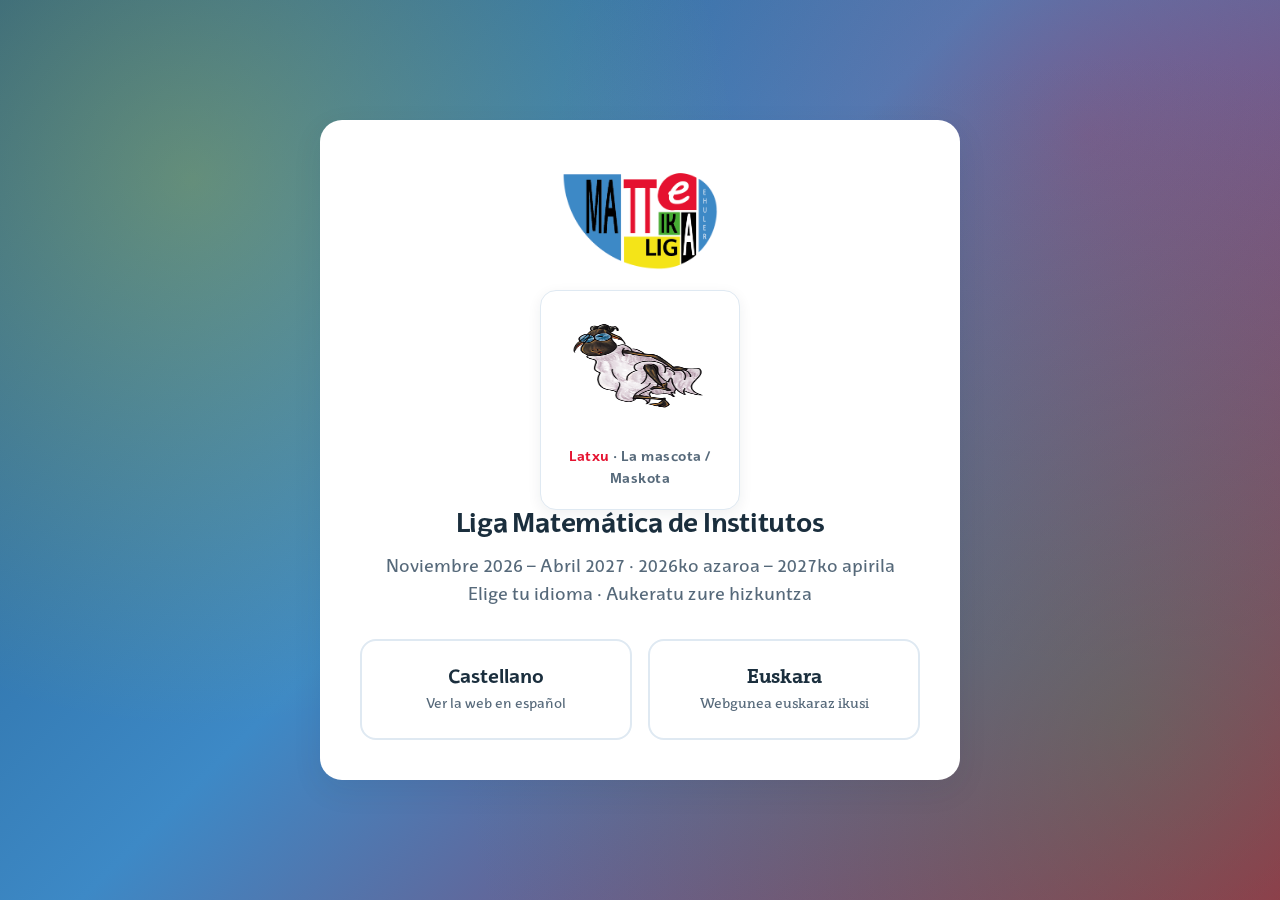
==== index.html @ 1329b6e9 "Initial Commit" ====
<!DOCTYPE html>
<html lang="es">
<head>
<meta charset="utf-8">
<meta name="viewport" content="width=device-width, initial-scale=1">
<link rel="canonical" href="https://ligainstitutos.ehuler.eus/">
<meta name="robots" content="index, follow">
<meta name="author" content="EHULER">
<meta name="theme-color" content="#1A2E3D">
<link rel="alternate" hreflang="es" href="https://ligainstitutos.ehuler.eus/es/index.html">
<link rel="alternate" hreflang="eu" href="https://ligainstitutos.ehuler.eus/eu/index.html">
<link rel="alternate" hreflang="x-default" href="https://ligainstitutos.ehuler.eus/">
<meta property="og:type" content="website">
<meta property="og:site_name" content="EHULER | Liga Matemática de Institutos">
<meta property="og:title" content="Liga Matemática de Institutos · Institutuen Matematika Liga | EHULER">
<meta property="og:description" content="Elige idioma · Aukeratu hizkuntza. Liga Matemática de Institutos 2026-2027 / Institutuen Matematika Liga 2026-2027, EHULER.">
<meta property="og:url" content="https://ligainstitutos.ehuler.eus/">
<meta property="og:image" content="https://ligainstitutos.ehuler.eus/assets/img/og-image.png">
<meta property="og:image:width" content="1200">
<meta property="og:image:height" content="630">
<meta property="og:image:alt" content="Liga Matemática de Institutos · EHULER">
<meta property="og:locale" content="es_ES">
<meta property="og:locale:alternate" content="eu_ES">
<meta name="twitter:card" content="summary_large_image">
<meta name="twitter:title" content="Liga Matemática de Institutos · Institutuen Matematika Liga | EHULER">
<meta name="twitter:description" content="Elige idioma · Aukeratu hizkuntza. Liga Matemática de Institutos 2026-2027 / Institutuen Matematika Liga 2026-2027, EHULER.">
<meta name="twitter:image" content="https://ligainstitutos.ehuler.eus/assets/img/og-image.png">

<script type="application/ld+json">
{
  "@context": "https://schema.org",
  "@type": "WebSite",
  "name": "Liga Matemática de Institutos",
  "url": "https://ligainstitutos.ehuler.eus/",
  "inLanguage": "es",
  "description": "Elige idioma · Aukeratu hizkuntza. Liga Matemática de Institutos 2026-2027 / Institutuen Matematika Liga 2026-2027, EHULER."
}
</script>
<script type="application/ld+json">
{
  "@context": "https://schema.org",
  "@type": "Organization",
  "name": "EHULER",
  "legalName": "Euskal Herriko Matematika Ikasleen Elkartea",
  "url": "https://www.ehuler.eus",
  "email": "ligainstitutos@ehuler.eus",
}
</script>


<title>Liga Matemática de Institutos · Institutuen Matematika Liga | EHULER</title>
<meta name="description" content="Elige idioma · Aukeratu hizkuntza. Liga Matemática de Institutos 2026-2027 / Institutuen Matematika Liga 2026-2027, EHULER.">
<link rel="icon" href="assets/img/favicon-64.png">
<link rel="apple-touch-icon" href="assets/img/apple-touch-icon.png">
<link rel="stylesheet" href="assets/css/style.css">
</head>
<body>

<main class="chooser" data-chooser>
  <div class="chooser__box">
    <img src="assets/img/logo_liga_matematica_institutos.png" alt="Liga Matemática de Institutos / Institutuen Matematika Liga">
    <figure class="mascot" style="max-width:200px;margin:0 auto">
      <img src="assets/img/latxu/latxuGris5.png" alt="Latxu, la mascota de la Liga / Ligako maskota">
      <figcaption><span class="mascot__name">Latxu</span> · La mascota / Maskota</figcaption>
    </figure>
    <h1>Liga Matemática de Institutos</h1>
    <p>Noviembre 2026 – Abril 2027 · 2026ko azaroa – 2027ko apirila<br>Elige tu idioma · Aukeratu zure hizkuntza</p>
    <div class="chooser__langs">
      <a class="es" href="es/index.html" data-lang-link="es">
        <span class="lname">Castellano</span>
        <span class="lsub">Ver la web en español</span>
      </a>
      <a class="eu" href="eu/index.html" data-lang-link="eu">
        <span class="lname">Euskara</span>
        <span class="lsub">Webgunea euskaraz ikusi</span>
      </a>
    </div>
  </div>
</main>

<script src="assets/js/main.js"></script>
</body>
</html>
---- assets/css/style.css ----
/* ==========================================================================
   Liga Matemática de Institutos 2026-2027 — EHULER
   Palette: olympiad colors extracted from logo_liga_matematica_institutos.png
   Fonts:   EHUSans (Spanish) / EHUSerif (Basque)
   ========================================================================== */

/* ---------- Fonts ---------- */
@font-face {
  font-family: 'EHUSans';
  src: url('../fonts/EHUSans.otf') format('opentype');
  font-weight: 400; font-style: normal; font-display: swap;
}
@font-face {
  font-family: 'EHUSans';
  src: url('../fonts/EHUSans-Italic.otf') format('opentype');
  font-weight: 400; font-style: italic; font-display: swap;
}
@font-face {
  font-family: 'EHUSans';
  src: url('../fonts/EHUSans-Bold.otf') format('opentype');
  font-weight: 700; font-style: normal; font-display: swap;
}
@font-face {
  font-family: 'EHUSerif';
  src: url('../fonts/EHUSerif.otf') format('opentype');
  font-weight: 400; font-style: normal; font-display: swap;
}
@font-face {
  font-family: 'EHUSerif';
  src: url('../fonts/EHUSerif-italic.otf') format('opentype');
  font-weight: 400; font-style: italic; font-display: swap;
}
@font-face {
  font-family: 'EHUSerif';
  src: url('../fonts/EHUSerif-Bold.otf') format('opentype');
  font-weight: 700; font-style: normal; font-display: swap;
}

/* ---------- Tokens ---------- */
:root {
  --blue: #3D89C6;
  --blue-dark: #2E6FA3;
  --blue-deep: #235C8A;
  --red: #E51230;
  --red-dark: #C10D27;
  --yellow: #F4E418;
  --yellow-deep: #8F7A00;
  --green: #2E9E4F;
  --green-dark: #23803F;
  --green-soft: #EAF5ED;
  --pink: #F7B2BC;
  --pink-soft: #FCE7E9;
  --yellow-soft: #FDF7DB;
  --tint: #D9E8F4;
  --tint-soft: #F2F5F7;
  --ink: #1A2E3D;
  --muted: #56697A;
  --line: #DFE9F2;
  --white: #ffffff;
  --radius: 16px;
  --radius-sm: 10px;
  --shadow: 0 10px 30px rgba(26, 46, 61, .08);
  --shadow-sm: 0 4px 14px rgba(26, 46, 61, .07);
  --maxw: 1120px;
  --font: 'EHUSans', -apple-system, system-ui, "Segoe UI", Roboto, Helvetica, Arial, sans-serif;
}

/* The font family is set by the document language.
   Spanish -> EHUSans ; Basque -> EHUSerif */
html[lang="es"] { --font: 'EHUSans', -apple-system, system-ui, "Segoe UI", Roboto, Helvetica, Arial, sans-serif; }
html[lang="eu"] { --font: 'EHUSerif', Georgia, "Times New Roman", serif; }

/* ---------- Reset / base ---------- */
*, *::before, *::after { box-sizing: border-box; }
html { scroll-behavior: smooth; }
body {
  margin: 0;
  font-family: var(--font);
  font-size: 17px;
  line-height: 1.65;
  color: var(--ink);
  background: var(--white);
  -webkit-font-smoothing: antialiased;
  text-rendering: optimizeLegibility;
}
img { max-width: 100%; display: block; }
a { color: var(--blue-dark); text-decoration: none; }
a:hover { text-decoration: underline; }
h1, h2, h3, h4 { font-family: var(--font); line-height: 1.2; color: var(--ink); margin: 0 0 .5em; }
h1 { font-size: clamp(2rem, 5vw, 3.1rem); font-weight: 700; letter-spacing: -.01em; }
h2 { font-size: clamp(1.5rem, 3.2vw, 2.15rem); font-weight: 700; margin-top: 0; }
h3 { font-size: 1.22rem; font-weight: 700; }
p { margin: 0 0 1rem; }
ul, ol { margin: 0 0 1rem; padding-left: 1.25rem; }
li { margin: .3rem 0; }
:focus-visible { outline: 3px solid var(--blue); outline-offset: 2px; border-radius: 4px; }

/* ---------- Layout ---------- */
.container { width: 100%; max-width: var(--maxw); margin-inline: auto; padding-inline: 22px; }
.section { padding: clamp(3rem, 7vw, 5rem) 0; }
.section--tint { background: var(--tint-soft); }
.section--pink { background: var(--pink-soft); }
.section--green { background: var(--green-soft); }
.section--yellow { background: var(--yellow-soft); }
.section--ink { background: var(--ink); color: #EAF2F8; }
.section--ink h2, .section--ink h3 { color: var(--white); }
.section__lead { font-size: 1.1rem; color: var(--muted); max-width: 62ch; }
.eyebrow {
  display: inline-block; font-size: .8rem; font-weight: 700; letter-spacing: .12em;
  text-transform: uppercase; color: var(--red); margin-bottom: .6rem;
}
.center { text-align: center; }
.center .section__lead { margin-inline: auto; }
.mt-2 { margin-top: 2rem; }

/* ---------- Header ---------- */
.site-header {
  position: sticky; top: 0; z-index: 50; background: rgba(255,255,255,.94);
  backdrop-filter: saturate(180%) blur(10px); border-bottom: 1px solid var(--line);
}
.site-header__inner { display: flex; align-items: center; gap: 1rem; min-height: 72px; }
.brand { display: flex; align-items: center; gap: .7rem; text-decoration: none; }
.brand:hover { text-decoration: none; }
.brand img { height: 46px; width: auto; }
.brand__text { display: flex; flex-direction: column; line-height: 1.1; }
.brand__title { font-weight: 700; font-size: .98rem; color: var(--ink); }
.brand__sub { font-size: .74rem; color: var(--muted); letter-spacing: .04em; }
.nav { margin-left: auto; }
.nav__list { display: flex; align-items: center; gap: .2rem; list-style: none; margin: 0; padding: 0; }
.nav__list a {
  --nav-c: var(--blue);
  --nav-c-dark: var(--blue-deep);
  --nav-c-soft: var(--tint-soft);
  --nav-c-on: var(--white);
  display: block; padding: .55rem .72rem; border-radius: 999px;
  color: var(--nav-c-dark); font-size: .93rem; font-weight: 700;
  transition: background .15s ease, color .15s ease, box-shadow .15s ease;
}
.nav__list a:hover { background: var(--nav-c-soft); color: var(--nav-c-dark); text-decoration: none; box-shadow: inset 0 0 0 2px var(--nav-c); }
.nav__list a[aria-current="page"] { background: var(--nav-c); color: var(--nav-c-on); box-shadow: 0 4px 12px -4px var(--nav-c); }

/* Each nav button carries its own olympiad color */
.nav__list .nav-item--blue   { --nav-c: var(--blue); --nav-c-dark: var(--blue-deep); --nav-c-soft: var(--tint-soft); --nav-c-on: var(--white); }
.nav__list .nav-item--red    { --nav-c: var(--red); --nav-c-dark: var(--red-dark); --nav-c-soft: var(--pink-soft); --nav-c-on: var(--white); }
.nav__list .nav-item--yellow { --nav-c: var(--yellow); --nav-c-dark: var(--yellow-deep); --nav-c-soft: var(--yellow-soft); --nav-c-on: var(--ink); }
.nav__list .nav-item--green  { --nav-c: var(--green); --nav-c-dark: var(--green-dark); --nav-c-soft: var(--green-soft); --nav-c-on: var(--white); }
.nav__list .nav-item--pink   { --nav-c: var(--pink); --nav-c-dark: #C8647C; --nav-c-soft: var(--pink-soft); --nav-c-on: var(--ink); }
.nav__list .nav-item--ink    { --nav-c: var(--ink); --nav-c-dark: var(--ink); --nav-c-soft: #E7EAEE; --nav-c-on: var(--white); }
.lang { display: flex; align-items: center; gap: .25rem; font-size: .82rem; font-weight: 700; }
.lang a { padding: .35rem .55rem; border-radius: 8px; border: 1px solid var(--line); color: var(--muted); }
.lang a[aria-current="true"] { background: var(--ink); color: var(--white); border-color: var(--ink); }
.lang a:hover { text-decoration: none; border-color: var(--blue); color: var(--blue-deep); }
.lang a[aria-current="true"]:hover { color: var(--white); }
.nav-toggle {
  display: none; margin-left: auto; background: var(--white); border: 1px solid var(--line);
  border-radius: 10px; padding: .5rem .6rem; cursor: pointer;
}
.nav-toggle span, .nav-toggle span::before, .nav-toggle span::after {
  display: block; width: 22px; height: 2px; background: var(--ink); border-radius: 2px; position: relative;
}
.nav-toggle span::before, .nav-toggle span::after { content: ""; position: absolute; left: 0; }
.nav-toggle span::before { top: -7px; } .nav-toggle span::after { top: 7px; }

@media (max-width: 900px) {
  .nav-toggle { display: block; }
  .nav {
    position: absolute; top: 72px; left: 0; right: 0; background: var(--white);
    border-bottom: 1px solid var(--line); box-shadow: var(--shadow); margin: 0;
    display: none;
  }
  .nav.is-open { display: block; }
  .nav__list { flex-direction: column; align-items: stretch; gap: 0; padding: .6rem 16px 1rem; }
  .nav__list a { border-radius: 10px; padding: .75rem .9rem; }
  .lang { margin-left: 0; padding: 0 16px 1rem; }
  .site-header__inner { position: relative; }
}

/* ---------- Buttons ---------- */
.btn {
  display: inline-flex; align-items: center; justify-content: center; gap: .5rem;
  padding: .8rem 1.4rem; border-radius: 999px; font-weight: 700; font-size: .97rem;
  border: 2px solid transparent; cursor: pointer; transition: transform .15s ease, background .15s ease, color .15s ease;
}
.btn:hover { text-decoration: none; transform: translateY(-1px); }
.btn--primary { background: var(--red); color: var(--white); }
.btn--primary:hover { background: var(--red-dark); color: var(--white); }
.btn--blue { background: var(--blue); color: var(--white); }
.btn--blue:hover { background: var(--blue-dark); color: var(--white); }
.btn--green { background: var(--green); color: var(--white); }
.btn--green:hover { background: var(--green-dark); color: var(--white); }
.btn--yellow { background: var(--yellow); color: var(--ink); border-color: var(--yellow-deep); }
.btn--yellow:hover { background: #E4D400; color: var(--ink); }
.btn--ghost { background: transparent; color: var(--ink); border-color: var(--ink); }
.btn--ghost:hover { background: var(--ink); color: var(--white); }
.btn--light { background: var(--white); color: var(--blue-deep); }
.btn-row { display: flex; flex-wrap: wrap; gap: .8rem; }

/* ---------- Hero ---------- */
.hero {
  position: relative; overflow: hidden; color: var(--white);
  background: linear-gradient(135deg, var(--blue-deep) 0%, var(--blue) 38%, var(--red-dark) 75%, var(--green-dark) 120%);
}
.hero::after {
  content: ""; position: absolute; inset: 0;
  background:
    radial-gradient(circle at 12% 25%, rgba(244,228,24,.30), transparent 40%),
    radial-gradient(circle at 85% 20%, rgba(229,18,48,.30), transparent 42%),
    radial-gradient(circle at 55% 110%, rgba(46,158,79,.38), transparent 48%),
    radial-gradient(circle at 95% 95%, rgba(61,137,198,.30), transparent 45%);
  pointer-events: none;
}
.hero__inner { position: relative; z-index: 1; display: grid; grid-template-columns: 1.15fr .85fr; gap: 2.5rem; align-items: center; padding: clamp(3rem, 8vw, 5.5rem) 0; }
.hero h1 { color: var(--white); }
.hero p { color: #E7F1FA; font-size: 1.12rem; max-width: 54ch; }
.hero__badge {
  display: inline-flex; align-items: center; gap: .5rem; background: rgba(255,255,255,.16);
  border: 1px solid rgba(255,255,255,.4); border-radius: 999px; padding: .4rem 1rem;
  font-size: .85rem; font-weight: 700; letter-spacing: .04em; margin-bottom: 1.1rem;
}
.hero__logo { display: flex; justify-content: center; }
.hero__logo img { max-height: 300px; filter: drop-shadow(0 18px 32px rgba(0,0,0,.22)); }
@media (max-width: 860px) {
  .hero__inner { grid-template-columns: 1fr; text-align: center; }
  .hero .btn-row { justify-content: center; }
  .hero__logo { order: -1; }
  .hero__logo img { max-height: 190px; }
}

/* ---------- Fact cards ---------- */
.facts { display: grid; grid-template-columns: repeat(4, 1fr); gap: 1rem; margin-top: -1px; }
.fact {
  background: var(--white); border: 1px solid var(--line); border-radius: var(--radius);
  padding: 1.3rem; box-shadow: var(--shadow-sm);
}
.fact__label { font-size: .76rem; text-transform: uppercase; letter-spacing: .1em; color: var(--red); font-weight: 700; }
.fact__value { font-size: 1.15rem; font-weight: 700; margin-top: .3rem; color: var(--ink); }
.fact__note { font-size: .88rem; color: var(--muted); }
@media (max-width: 820px) { .facts { grid-template-columns: repeat(2, 1fr); } }
@media (max-width: 480px) { .facts { grid-template-columns: 1fr; } }

/* ---------- Cards / grid ---------- */
.grid { display: grid; gap: 1.2rem; }
.grid--2 { grid-template-columns: repeat(2, 1fr); }
.grid--3 { grid-template-columns: repeat(3, 1fr); }
@media (max-width: 860px) { .grid--2, .grid--3 { grid-template-columns: 1fr; } }
.card {
  background: var(--white); border: 1px solid var(--line); border-radius: var(--radius);
  padding: 1.5rem; box-shadow: var(--shadow-sm); height: 100%;
}
.card h3 { margin-bottom: .4rem; }
.card p:last-child, .card ul:last-child { margin-bottom: 0; }
.card--accent { border-top: 4px solid var(--blue); }
.card--red { border-top: 4px solid var(--red); }
.card--yellow { border-top: 4px solid var(--yellow); }
.card--green { border-top: 4px solid var(--green); }
.card--pink { border-top: 4px solid var(--pink); }
.card__icon {
  width: 46px; height: 46px; border-radius: 12px; display: grid; place-items: center;
  background: var(--tint-soft); color: var(--blue-deep); font-size: 1.4rem; font-weight: 700; margin-bottom: .9rem;
}

/* ---------- Mascot (Latxu) ---------- */
.mascot {
  border: 1px solid var(--line); border-radius: var(--radius); background: var(--white);
  box-shadow: var(--shadow-sm); overflow: hidden; padding: 1rem;
}
.mascot img { border-radius: var(--radius-sm); width: 100%; height: auto; }
.mascot figcaption {
  text-align: center; font-size: .82rem; font-weight: 700; color: var(--muted);
  padding: .7rem .2rem .2rem; letter-spacing: .04em;
}
.mascot figcaption .mascot__name { color: var(--red); }
.mascot-grid { display: grid; grid-template-columns: repeat(2, 1fr); gap: 1.2rem; }
.mascot-grid--3 { grid-template-columns: repeat(3, 1fr); }
@media (max-width: 700px) { .mascot-grid, .mascot-grid--3 { grid-template-columns: 1fr; } }
.hero__mascot { display: flex; justify-content: center; }
.hero__mascot .mascot {
  background: var(--white); padding: .8rem; border: 0; max-width: 420px;
  box-shadow: 0 22px 44px rgba(0,0,0,.28);
}
.hero__mascot img { max-height: 320px; object-fit: cover; }
@media (max-width: 860px) {
  .hero__mascot { order: -1; }
  .hero__mascot .mascot { max-width: 320px; }
  .hero__mascot img { max-height: 260px; }
}
.footer__mascot { width: 34px; height: 34px; border-radius: 50%; object-fit: cover; border: 2px solid rgba(255,255,255,.25); }

/* ---------- Pills / badges ---------- */
.pill {
  display: inline-block; padding: .22rem .7rem; border-radius: 999px;
  font-size: .8rem; font-weight: 700; background: var(--tint); color: var(--blue-deep);
}
.pill--red { background: var(--red); color: var(--white); }
.pill--yellow { background: var(--yellow); color: var(--ink); }
.pill--green { background: var(--green); color: var(--white); }
.pill--pink { background: var(--pink); color: var(--ink); }

/* ---------- Timeline ---------- */
.timeline { list-style: none; margin: 0; padding: 0; position: relative; }
.timeline::before { content: ""; position: absolute; left: 9px; top: 6px; bottom: 6px; width: 2px; background: var(--tint); }
.timeline li { position: relative; padding: 0 0 1.6rem 2.4rem; }
.timeline li:last-child { padding-bottom: 0; }
.timeline li::before {
  content: ""; position: absolute; left: 0; top: 5px; width: 20px; height: 20px; border-radius: 50%;
  background: var(--white); border: 3px solid var(--blue);
}
.timeline li:nth-child(2)::before { border-color: var(--yellow); }
.timeline li:nth-child(3)::before { border-color: var(--green); }
.timeline li.is-key::before { border-color: var(--red); background: var(--red); }
.timeline time { display: block; font-weight: 700; color: var(--blue-deep); font-size: .9rem; }
.timeline .t-title { font-weight: 700; }
.timeline p { margin: .15rem 0 0; color: var(--muted); }

/* ---------- Steps ---------- */
.steps { counter-reset: step; list-style: none; padding: 0; margin: 0; display: grid; gap: 1rem; }
.steps li { position: relative; padding: 1.2rem 1.3rem 1.2rem 4.2rem; background: var(--white); border: 1px solid var(--line); border-radius: var(--radius); box-shadow: var(--shadow-sm); }
.steps li::before {
  counter-increment: step; content: counter(step);
  position: absolute; left: 1.1rem; top: 1.1rem; width: 2.1rem; height: 2.1rem; border-radius: 50%;
  background: var(--blue); color: var(--white); display: grid; place-items: center; font-weight: 700;
}
.steps li:nth-child(2)::before { background: var(--red); }
.steps li:nth-child(3)::before { background: var(--yellow); color: var(--ink); }
.steps li:nth-child(4)::before { background: var(--green); }
.steps h3 { margin-bottom: .2rem; }

/* ---------- Table ---------- */
.table-wrap { overflow-x: auto; border: 1px solid var(--line); border-radius: var(--radius); }
table { width: 100%; border-collapse: collapse; background: var(--white); font-size: .95rem; }
th, td { text-align: left; padding: .8rem 1rem; border-bottom: 1px solid var(--line); vertical-align: top; }
th { background: var(--tint-soft); color: var(--blue-deep); font-weight: 700; }
tbody tr:last-child td { border-bottom: 0; }
tbody tr:nth-child(even) { background: #FAFCFE; }

/* ---------- Score legend ---------- */
.scale { display: grid; grid-template-columns: repeat(6, 1fr); gap: .6rem; max-width: 640px; }
.scale div {
  text-align: center; padding: .7rem .3rem; border-radius: var(--radius-sm);
  border: 1px solid var(--line); background: var(--white);
}
.scale strong { display: block; font-size: 1.25rem; color: var(--blue-deep); }
.scale span { font-size: .78rem; color: var(--muted); }
@media (max-width: 560px) { .scale { grid-template-columns: repeat(3, 1fr); } }

/* ---------- Accordion (FAQ) ---------- */
.accordion { border: 1px solid var(--line); border-radius: var(--radius); overflow: hidden; background: var(--white); }
.accordion details { border-bottom: 1px solid var(--line); }
.accordion details:last-child { border-bottom: 0; }
.accordion summary {
  cursor: pointer; padding: 1.05rem 1.25rem; font-weight: 700; list-style: none;
  display: flex; justify-content: space-between; align-items: center; gap: 1rem;
}
.accordion summary::-webkit-details-marker { display: none; }
.accordion summary::after { content: "+"; font-size: 1.4rem; color: var(--blue); line-height: 1; }
.accordion details[open] summary::after { content: "\2212"; }
.accordion summary:hover { background: var(--tint-soft); }
.accordion .acc-body { padding: 0 1.25rem 1.2rem; color: var(--muted); }
.accordion .acc-body p:last-child { margin-bottom: 0; }

/* ---------- Documents ---------- */
.docs { display: grid; grid-template-columns: repeat(2, 1fr); gap: 1rem; }
@media (max-width: 700px) { .docs { grid-template-columns: 1fr; } }
.doc {
  display: flex; align-items: center; gap: 1rem; padding: 1.1rem 1.2rem;
  border: 1px solid var(--line); border-radius: var(--radius); background: var(--white);
  box-shadow: var(--shadow-sm);
}
.doc:hover { border-color: var(--blue); text-decoration: none; }
.doc__type { flex: none; width: 44px; height: 44px; border-radius: 10px; background: var(--red); color: var(--white); display: grid; place-items: center; font-size: .72rem; font-weight: 700; }
.doc__name { font-weight: 700; color: var(--ink); }
.doc__meta { font-size: .84rem; color: var(--muted); }

/* ---------- Partners / sponsors ---------- */
.partners { display: grid; grid-template-columns: repeat(auto-fill, minmax(250px, 1fr)); gap: 1.2rem; }
.partner {
  display: flex; flex-direction: column; align-items: center; justify-content: space-between; gap: 1rem;
  padding: 1.6rem 1.4rem; border: 1px solid var(--line); border-radius: var(--radius);
  background: var(--white); box-shadow: var(--shadow-sm); text-align: center;
  transition: transform .15s ease, border-color .15s ease, box-shadow .15s ease;
}
.partner:hover { text-decoration: none; transform: translateY(-2px); border-color: var(--blue); box-shadow: var(--shadow); }
.partner img { max-width: 220px; max-height: 84px; width: auto; object-fit: contain; }
.partner__badge {
  font-size: .72rem; font-weight: 700; letter-spacing: .08em; text-transform: uppercase;
  color: var(--muted); border: 1px solid var(--line); padding: .25rem .7rem; border-radius: 999px; white-space: nowrap;
}
.partner .partner__badge--sponsor { color: var(--white); background: var(--ink); border-color: var(--ink); }
@media (max-width: 700px) { .partner img { max-width: 170px; } }

/* ---------- Callout ---------- */
.callout {
  border-left: 5px solid var(--yellow); background: #FFFCE6; border-radius: var(--radius-sm);
  padding: 1.1rem 1.3rem; margin: 1.5rem 0;
}
.callout--red { border-left-color: var(--red); background: var(--pink-soft); }
.callout p:last-child { margin-bottom: 0; }
.callout strong { color: var(--ink); }

/* ---------- Contact ---------- */
.contact-card { text-align: center; background: var(--white); border: 1px solid var(--line); border-radius: var(--radius); padding: 2.5rem 1.5rem; box-shadow: var(--shadow-sm); }
.contact-card .mail { font-size: clamp(1.1rem, 3vw, 1.5rem); font-weight: 700; word-break: break-word; }

/* ---------- Footer ---------- */
.site-footer { background: var(--ink); color: #C9D8E4; padding: 3rem 0 2rem; font-size: .92rem; }
.site-footer a { color: var(--white); }
.footer-grid { display: grid; grid-template-columns: 1.4fr 1fr 1fr; gap: 2rem; }
.site-footer h4 { color: var(--white); font-size: .82rem; letter-spacing: .12em; text-transform: uppercase; margin-bottom: .8rem; }
.site-footer ul { list-style: none; padding: 0; margin: 0; }
.site-footer li { margin: .35rem 0; }
.footer-brand { display: flex; align-items: center; gap: .7rem; margin-bottom: .8rem; }
.footer-brand img { height: 42px; background: var(--white); border-radius: 8px; padding: 3px; }
.footer-bottom { border-top: 1px solid rgba(255,255,255,.15); margin-top: 2rem; padding-top: 1.2rem; display: flex; flex-wrap: wrap; gap: .5rem 1.5rem; justify-content: space-between; font-size: .82rem; color: #9FB4C6; }
@media (max-width: 780px) { .footer-grid { grid-template-columns: 1fr; gap: 1.4rem; } }

/* ---------- Anchor offset for sticky header ---------- */
[id] { scroll-margin-top: 90px; }

/* ---------- Language chooser (root) ---------- */
.chooser { min-height: 100vh; display: grid; place-items: center; padding: 2rem; background: linear-gradient(135deg, var(--blue-deep), var(--blue) 45%, var(--red-dark) 115%); }
.chooser::before {
  content: ""; position: absolute; inset: 0;
  background:
    radial-gradient(circle at 15% 20%, rgba(244,228,24,.28), transparent 42%),
    radial-gradient(circle at 88% 80%, rgba(46,158,79,.32), transparent 50%),
    radial-gradient(circle at 85% 15%, rgba(229,18,48,.25), transparent 40%);
  pointer-events: none;
}
.chooser__box { position: relative; z-index: 1; background: var(--white); border-radius: 22px; padding: 2.5rem; max-width: 640px; width: 100%; text-align: center; box-shadow: var(--shadow); }
.chooser__box img { height: 110px; margin: 0 auto 1.2rem; }
.chooser__box h1 { font-size: 1.6rem; }
.chooser__box p { color: var(--muted); }
.chooser__langs { display: grid; grid-template-columns: 1fr 1fr; gap: 1rem; margin-top: 1.8rem; }
.chooser__langs a {
  border: 2px solid var(--line); border-radius: var(--radius); padding: 1.4rem 1rem;
  font-weight: 700; color: var(--ink); transition: border-color .15s ease, transform .15s ease;
}
.chooser__langs a:hover { border-color: var(--blue); transform: translateY(-2px); text-decoration: none; }
.chooser__langs .lname { display: block; font-size: 1.15rem; }
.chooser__langs .lsub { display: block; font-size: .82rem; color: var(--muted); font-weight: 400; }
.chooser__langs .eu { font-family: 'EHUSerif', Georgia, serif; }
.chooser__langs .es { font-family: 'EHUSans', sans-serif; }
@media (max-width: 520px) { .chooser__langs { grid-template-columns: 1fr; } }

/* ---------- Scroll reveal ---------- */
.js [data-reveal] {
  opacity: 0;
  transition: opacity .7s ease, transform .7s cubic-bezier(.18, .72, .24, 1);
  will-change: opacity, transform;
}
.js [data-reveal="left"] { transform: translateX(-52px); }
.js [data-reveal="right"] { transform: translateX(52px); }
.js [data-reveal].is-in { opacity: 1; transform: translateX(0); }

/* ---------- Motion ---------- */
@media (prefers-reduced-motion: reduce) {
  * { animation: none !important; transition: none !important; }
  html { scroll-behavior: auto; }
  .js [data-reveal] { opacity: 1 !important; transform: none !important; }
}
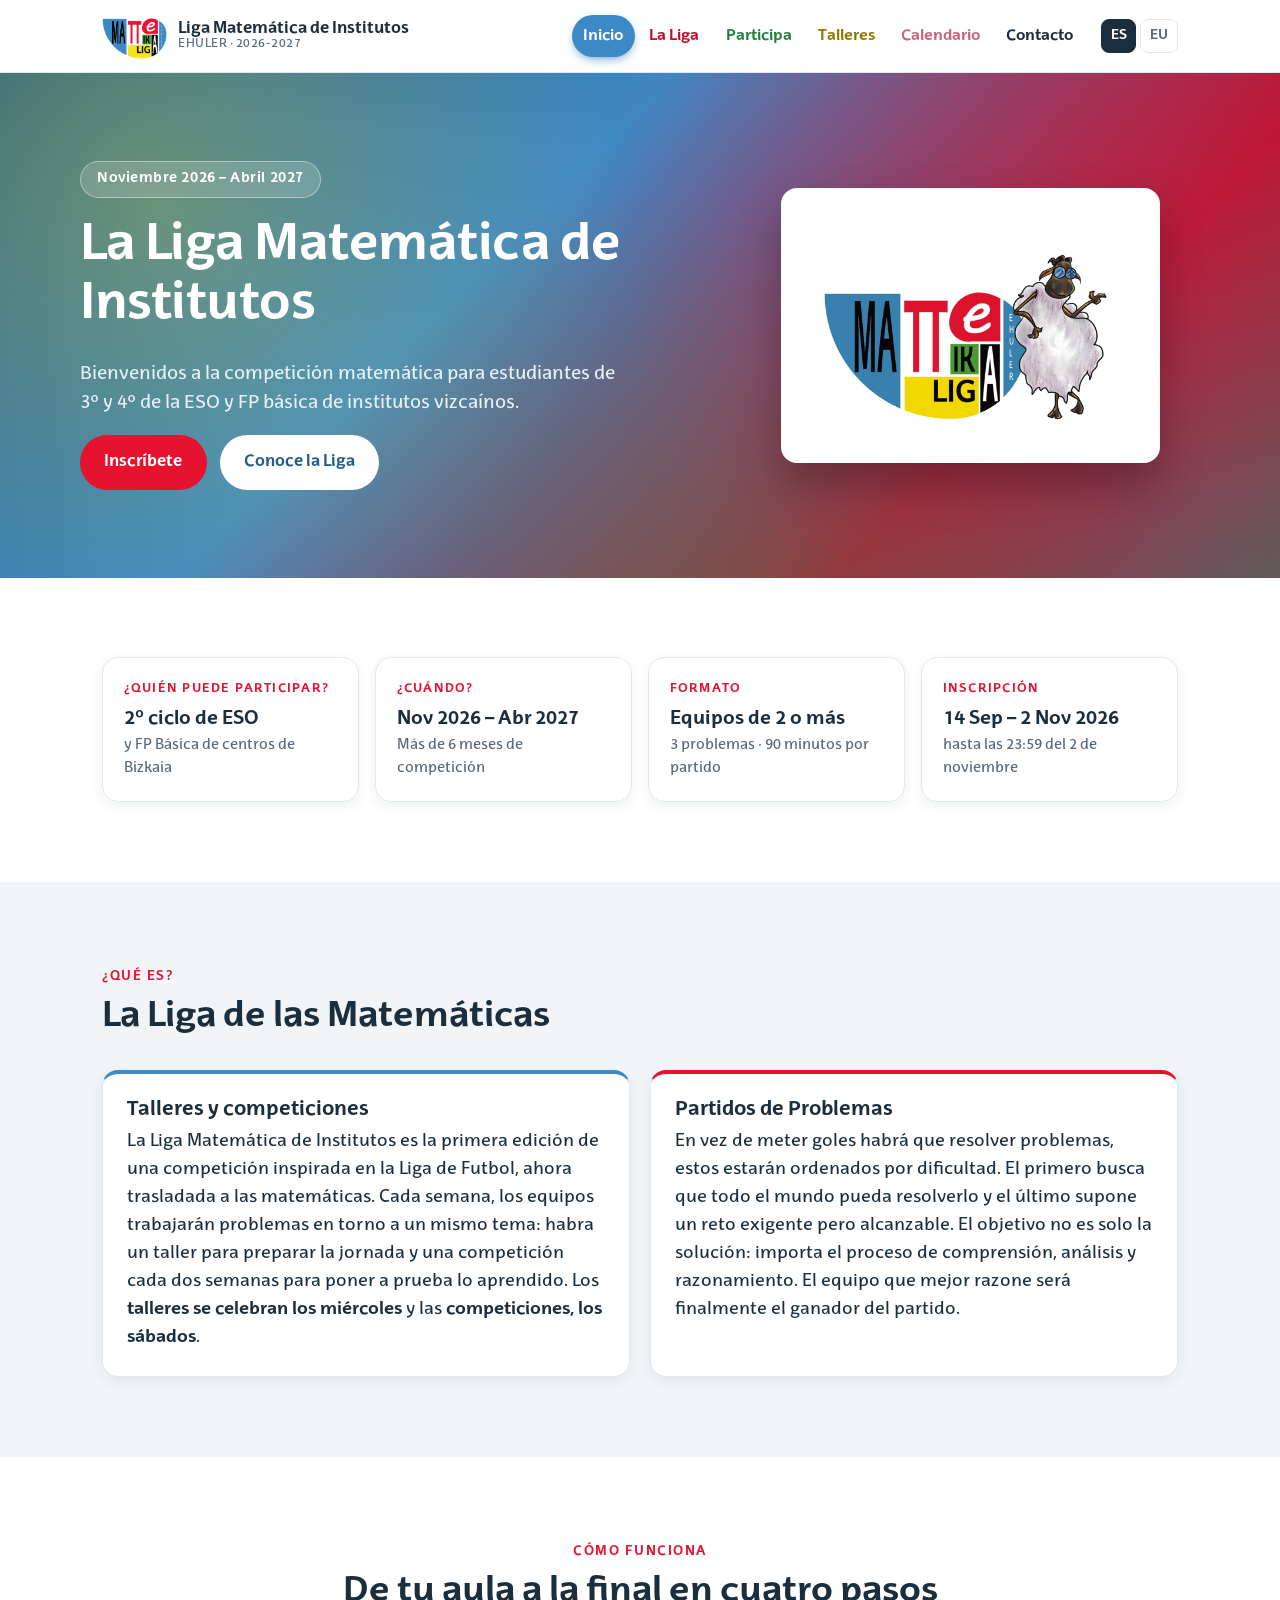
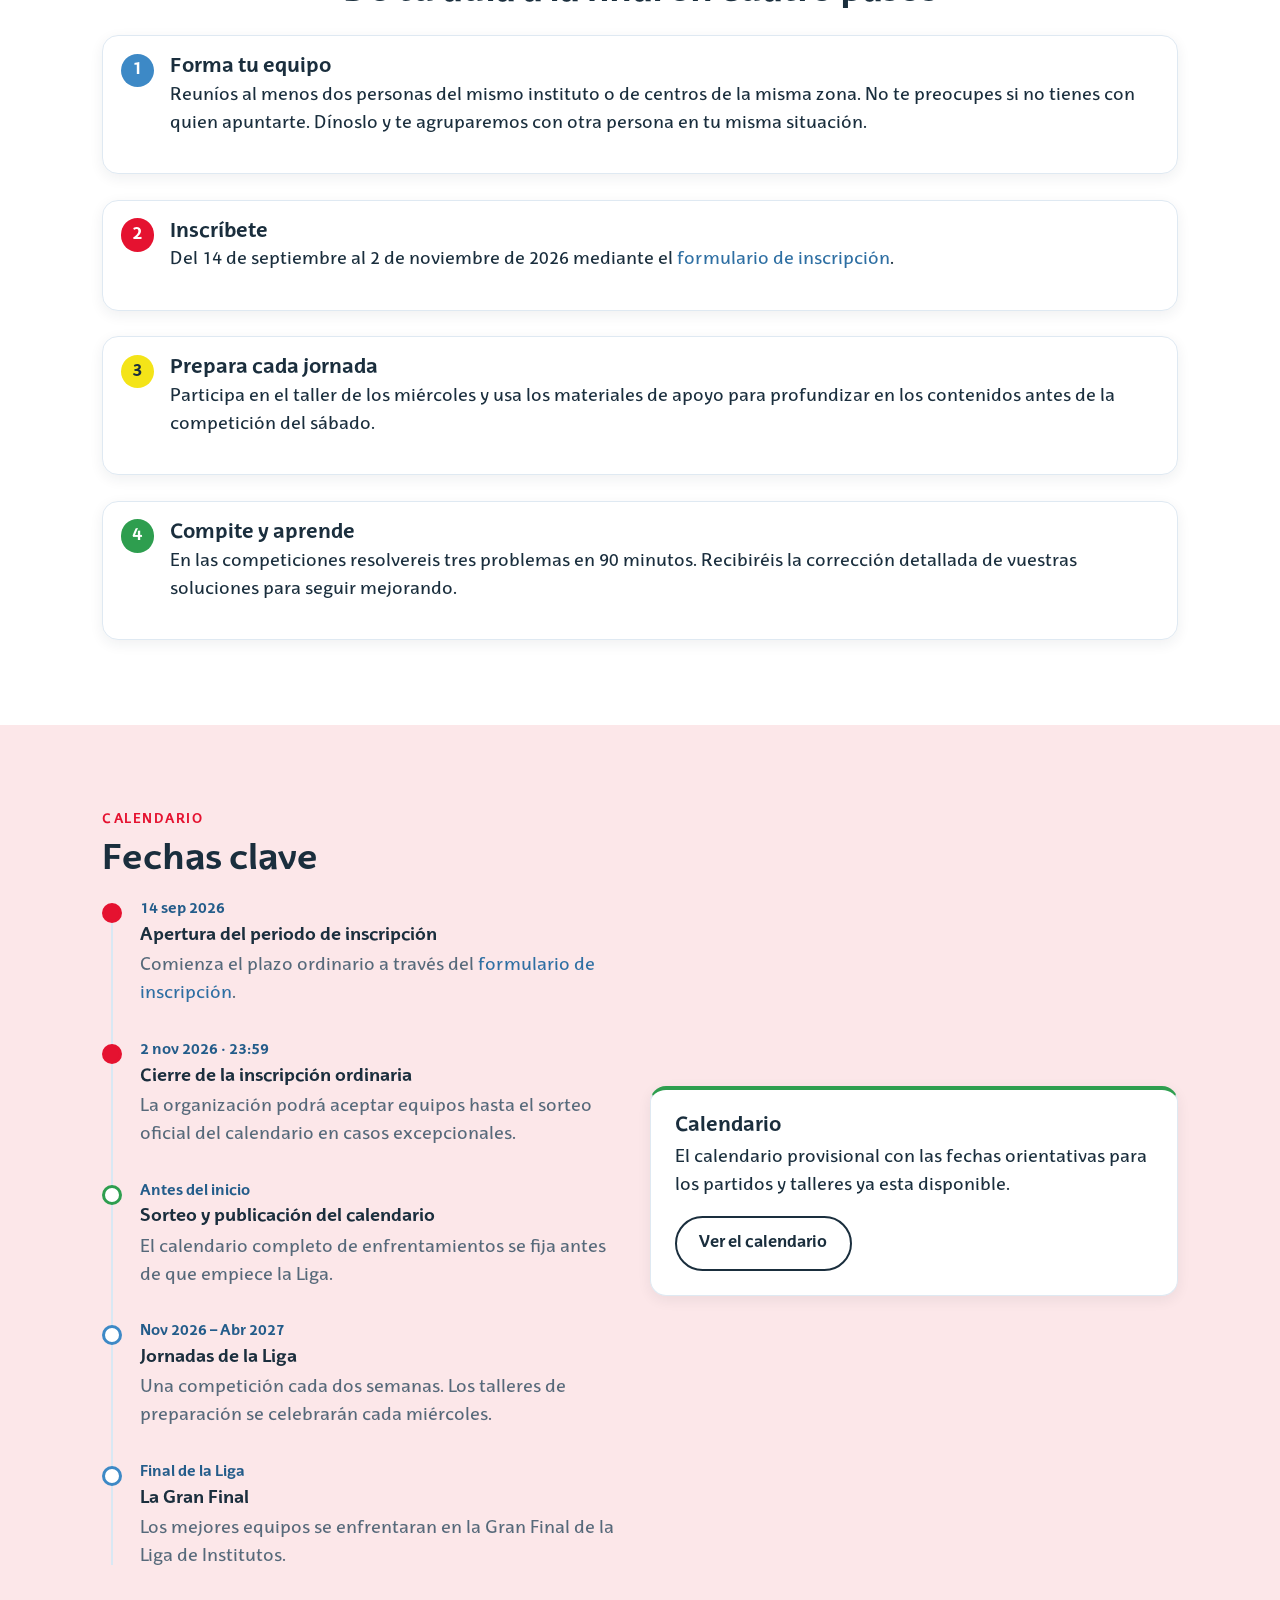
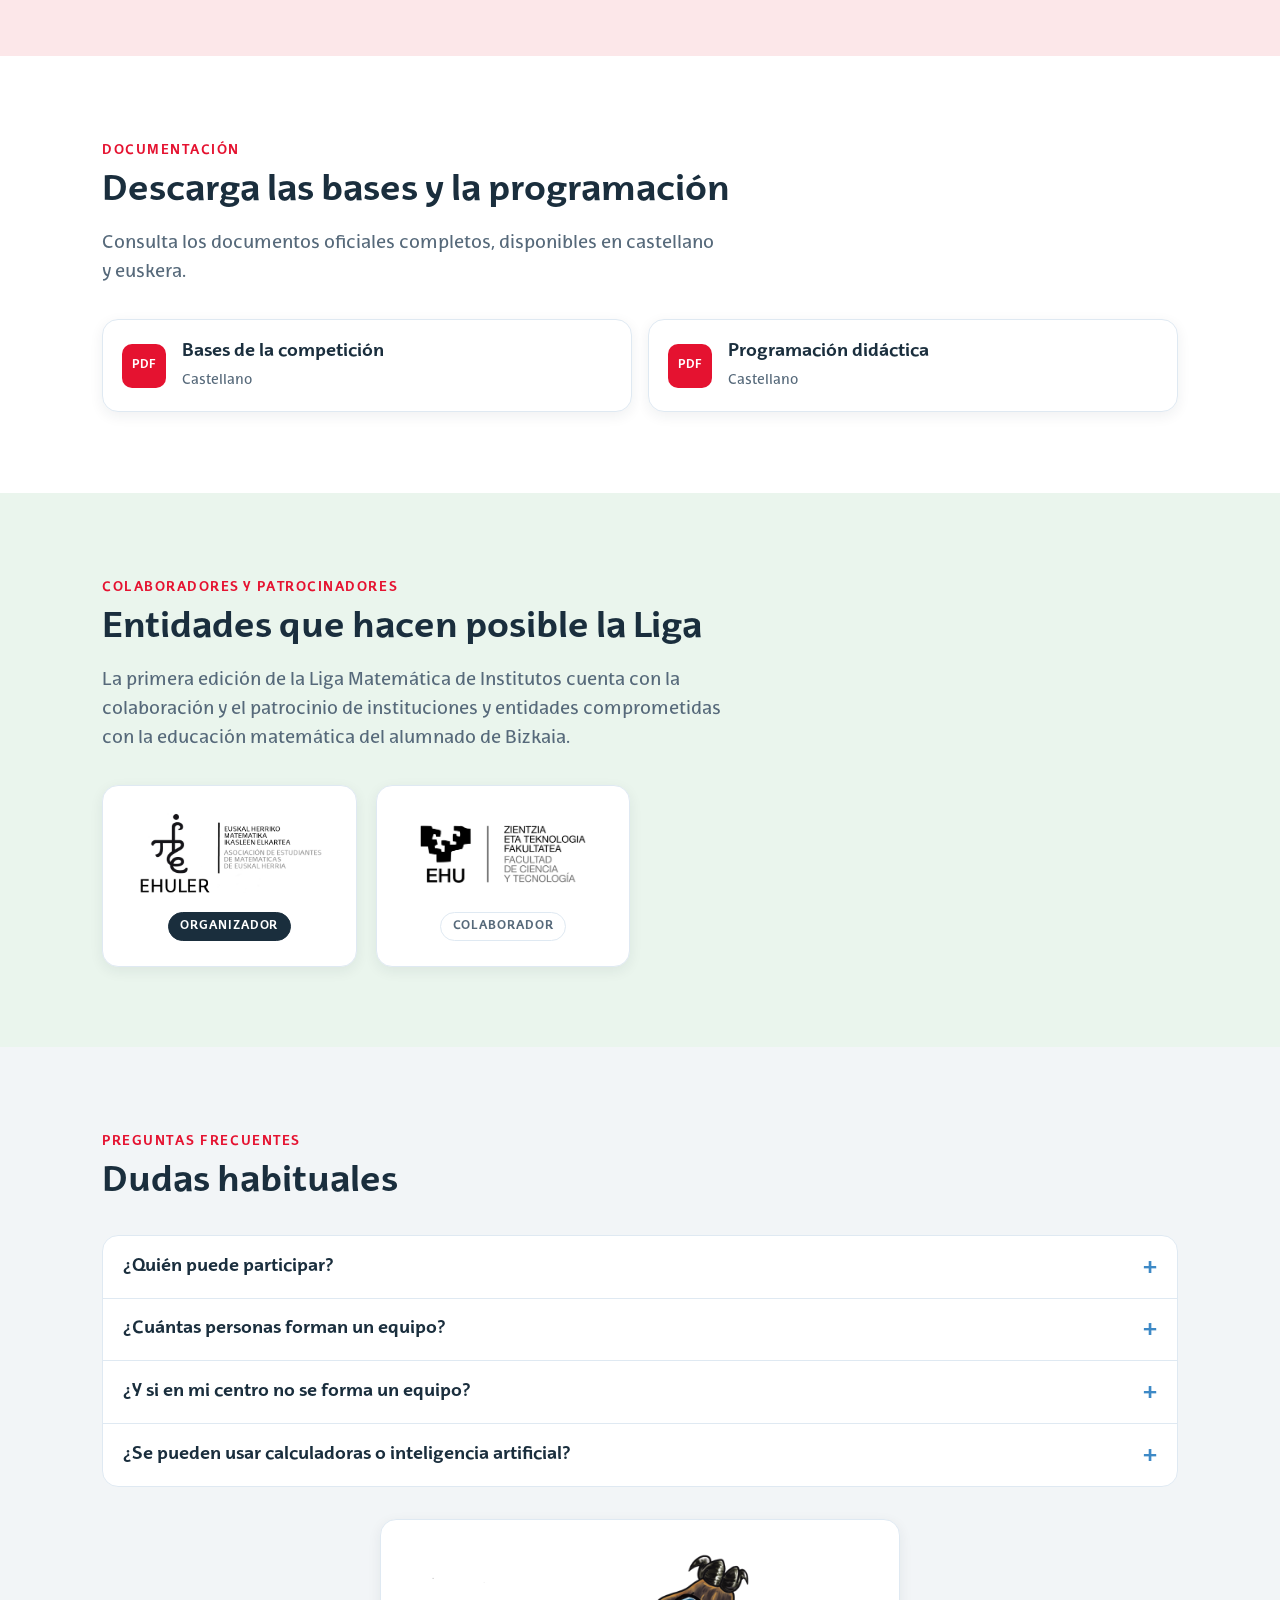
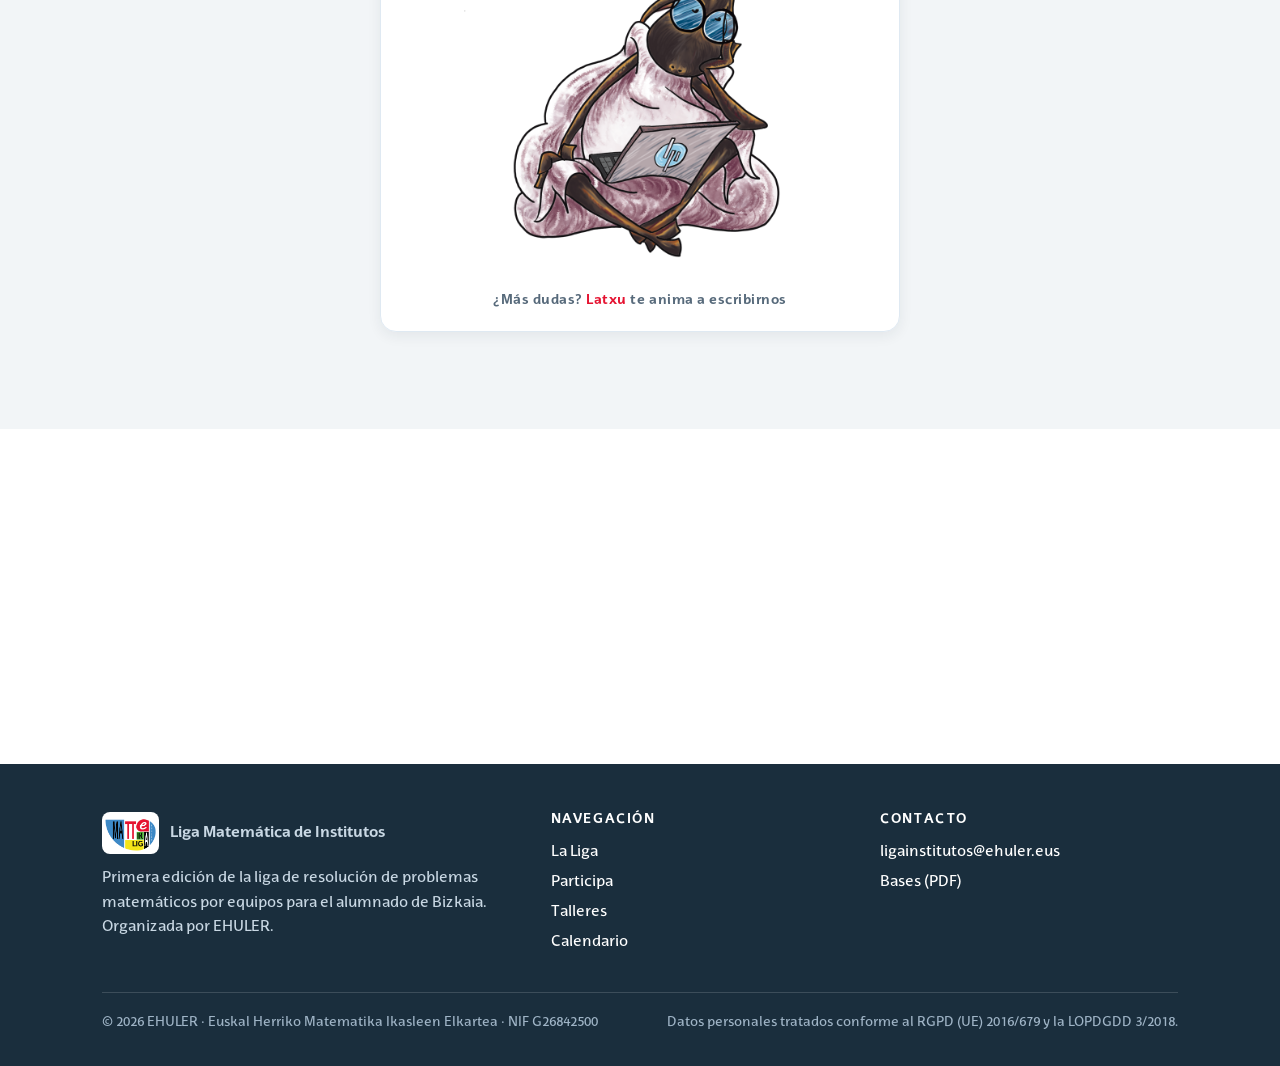
==== commit f490ed1c: "Reorganisation" ====
--- a/index.html
+++ b/index.html
@@ -3,18 +3,22 @@
 <head>
 <meta charset="utf-8">
 <meta name="viewport" content="width=device-width, initial-scale=1">
-<link rel="canonical" href="https://ligainstitutos.ehuler.eus/">
+<meta http-equiv="refresh" content="0; url=/es/index.html">
+<script>window.location.replace('/es/index.html');</script>
+<title>Liga Matemática de Institutos 2026-2027 | EHULER</title>
+<meta name="description" content="Primera edición de la Liga Matemática de Institutos: competición por equipos de resolución de problemas para alumnado de Bizkaia. Noviembre 2026 – abril 2027.">
+<link rel="canonical" href="https://ligainstitutos.ehuler.eus/es/index.html">
 <meta name="robots" content="index, follow">
 <meta name="author" content="EHULER">
 <meta name="theme-color" content="#1A2E3D">
 <link rel="alternate" hreflang="es" href="https://ligainstitutos.ehuler.eus/es/index.html">
 <link rel="alternate" hreflang="eu" href="https://ligainstitutos.ehuler.eus/eu/index.html">
-<link rel="alternate" hreflang="x-default" href="https://ligainstitutos.ehuler.eus/">
+<link rel="alternate" hreflang="x-default" href="https://ligainstitutos.ehuler.eus/es/index.html">
 <meta property="og:type" content="website">
 <meta property="og:site_name" content="EHULER | Liga Matemática de Institutos">
-<meta property="og:title" content="Liga Matemática de Institutos · Institutuen Matematika Liga | EHULER">
-<meta property="og:description" content="Elige idioma · Aukeratu hizkuntza. Liga Matemática de Institutos 2026-2027 / Institutuen Matematika Liga 2026-2027, EHULER.">
-<meta property="og:url" content="https://ligainstitutos.ehuler.eus/">
+<meta property="og:title" content="Liga Matemática de Institutos 2026-2027 | EHULER">
+<meta property="og:description" content="Primera edición de la Liga Matemática de Institutos: competición por equipos de resolución de problemas para alumnado de Bizkaia. Noviembre 2026 – abril 2027.">
+<meta property="og:url" content="https://ligainstitutos.ehuler.eus/es/index.html">
 <meta property="og:image" content="https://ligainstitutos.ehuler.eus/assets/img/og-image.png">
 <meta property="og:image:width" content="1200">
 <meta property="og:image:height" content="630">
@@ -22,62 +26,15 @@
 <meta property="og:locale" content="es_ES">
 <meta property="og:locale:alternate" content="eu_ES">
 <meta name="twitter:card" content="summary_large_image">
-<meta name="twitter:title" content="Liga Matemática de Institutos · Institutuen Matematika Liga | EHULER">
-<meta name="twitter:description" content="Elige idioma · Aukeratu hizkuntza. Liga Matemática de Institutos 2026-2027 / Institutuen Matematika Liga 2026-2027, EHULER.">
+<meta name="twitter:title" content="Liga Matemática de Institutos 2026-2027 | EHULER">
+<meta name="twitter:description" content="Primera edición de la Liga Matemática de Institutos: competición por equipos de resolución de problemas para alumnado de Bizkaia. Noviembre 2026 – abril 2027.">
 <meta name="twitter:image" content="https://ligainstitutos.ehuler.eus/assets/img/og-image.png">
-
-<script type="application/ld+json">
-{
-  "@context": "https://schema.org",
-  "@type": "WebSite",
-  "name": "Liga Matemática de Institutos",
-  "url": "https://ligainstitutos.ehuler.eus/",
-  "inLanguage": "es",
-  "description": "Elige idioma · Aukeratu hizkuntza. Liga Matemática de Institutos 2026-2027 / Institutuen Matematika Liga 2026-2027, EHULER."
-}
-</script>
-<script type="application/ld+json">
-{
-  "@context": "https://schema.org",
-  "@type": "Organization",
-  "name": "EHULER",
-  "legalName": "Euskal Herriko Matematika Ikasleen Elkartea",
-  "url": "https://www.ehuler.eus",
-  "email": "ligainstitutos@ehuler.eus",
-}
-</script>
-
-
-<title>Liga Matemática de Institutos · Institutuen Matematika Liga | EHULER</title>
-<meta name="description" content="Elige idioma · Aukeratu hizkuntza. Liga Matemática de Institutos 2026-2027 / Institutuen Matematika Liga 2026-2027, EHULER.">
 <link rel="icon" href="assets/img/favicon-64.png">
 <link rel="apple-touch-icon" href="assets/img/apple-touch-icon.png">
-<link rel="stylesheet" href="assets/css/style.css">
 </head>
 <body>
-
-<main class="chooser" data-chooser>
-  <div class="chooser__box">
-    <img src="assets/img/logo_liga_matematica_institutos.png" alt="Liga Matemática de Institutos / Institutuen Matematika Liga">
-    <figure class="mascot" style="max-width:200px;margin:0 auto">
-      <img src="assets/img/latxu/latxuGris5.png" alt="Latxu, la mascota de la Liga / Ligako maskota">
-      <figcaption><span class="mascot__name">Latxu</span> · La mascota / Maskota</figcaption>
-    </figure>
-    <h1>Liga Matemática de Institutos</h1>
-    <p>Noviembre 2026 – Abril 2027 · 2026ko azaroa – 2027ko apirila<br>Elige tu idioma · Aukeratu zure hizkuntza</p>
-    <div class="chooser__langs">
-      <a class="es" href="es/index.html" data-lang-link="es">
-        <span class="lname">Castellano</span>
-        <span class="lsub">Ver la web en español</span>
-      </a>
-      <a class="eu" href="eu/index.html" data-lang-link="eu">
-        <span class="lname">Euskara</span>
-        <span class="lsub">Webgunea euskaraz ikusi</span>
-      </a>
-    </div>
-  </div>
-</main>
-
-<script src="assets/js/main.js"></script>
+<noscript>
+  <p style="font-family:sans-serif;padding:2rem">Si no eres redirigido automáticamente, <a href="es/index.html">entra en la versión en español</a>.</p>
+</noscript>
 </body>
-</html>
+</html>
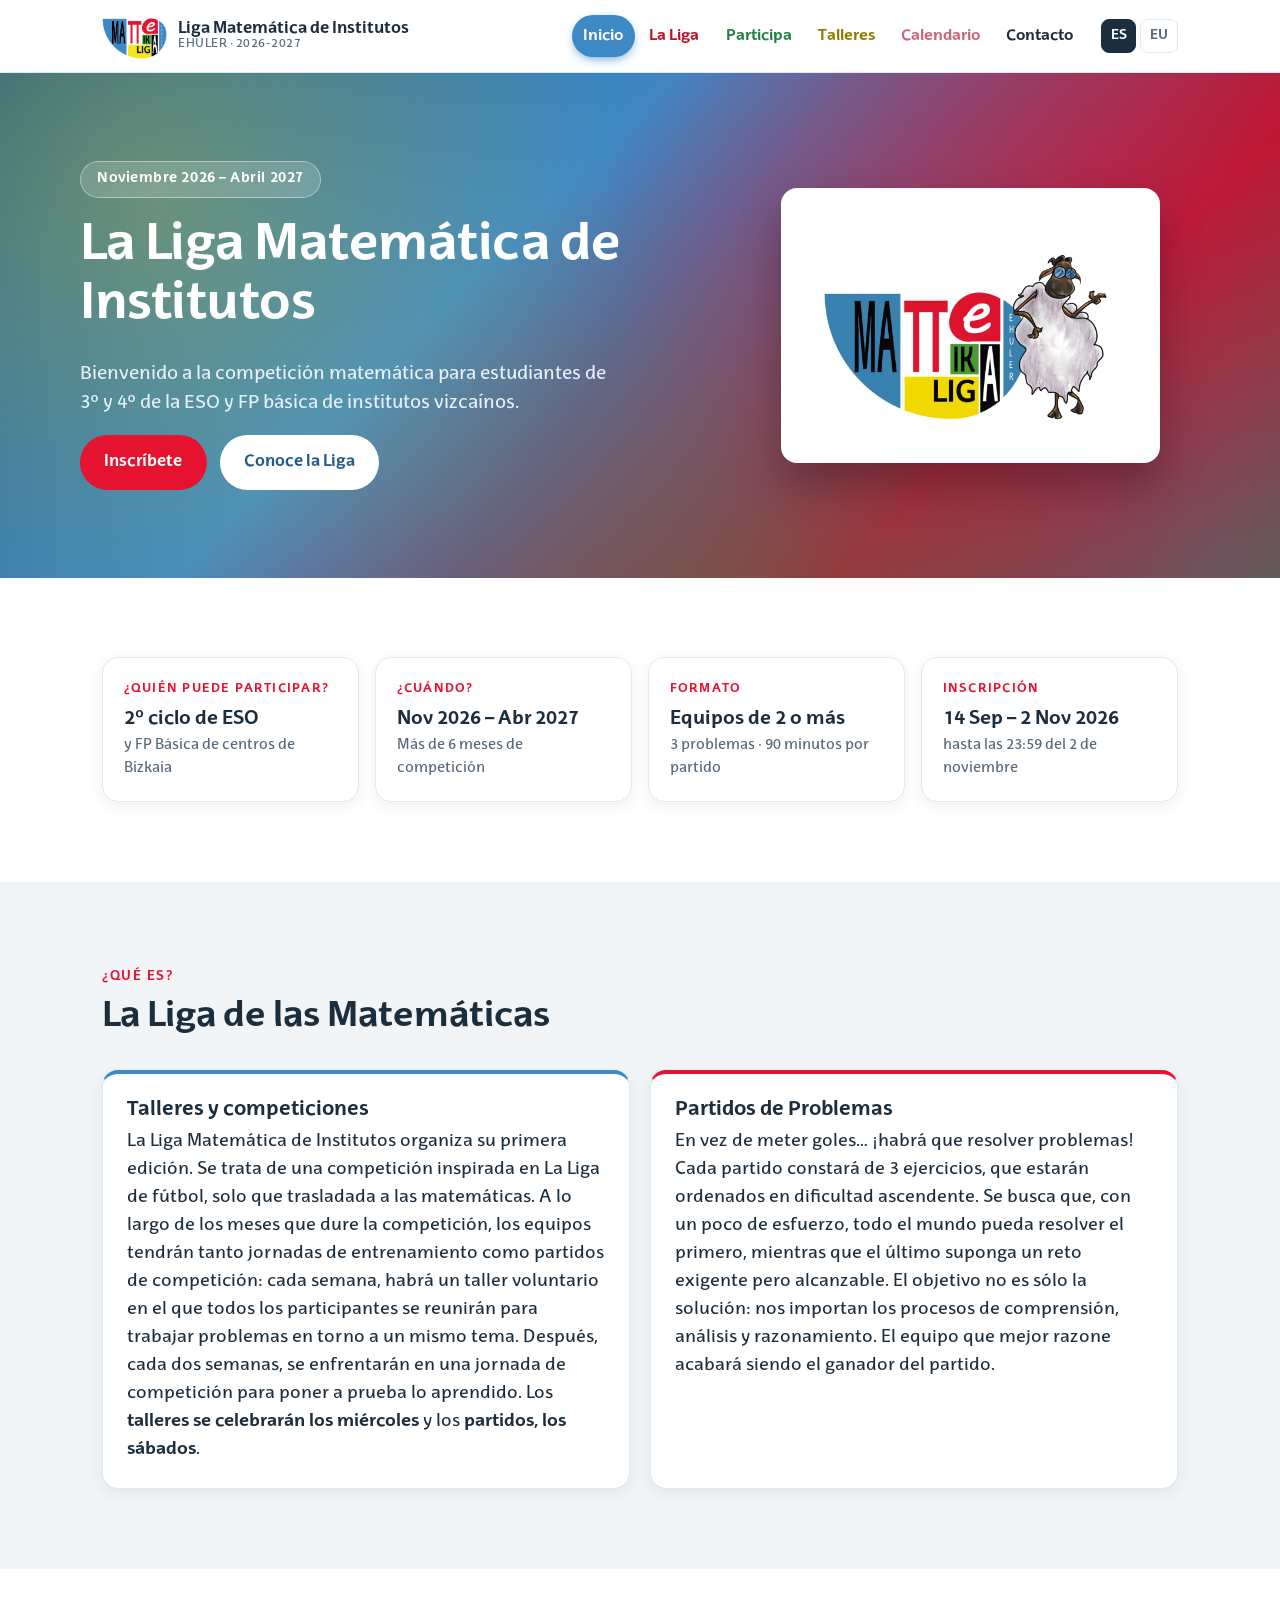
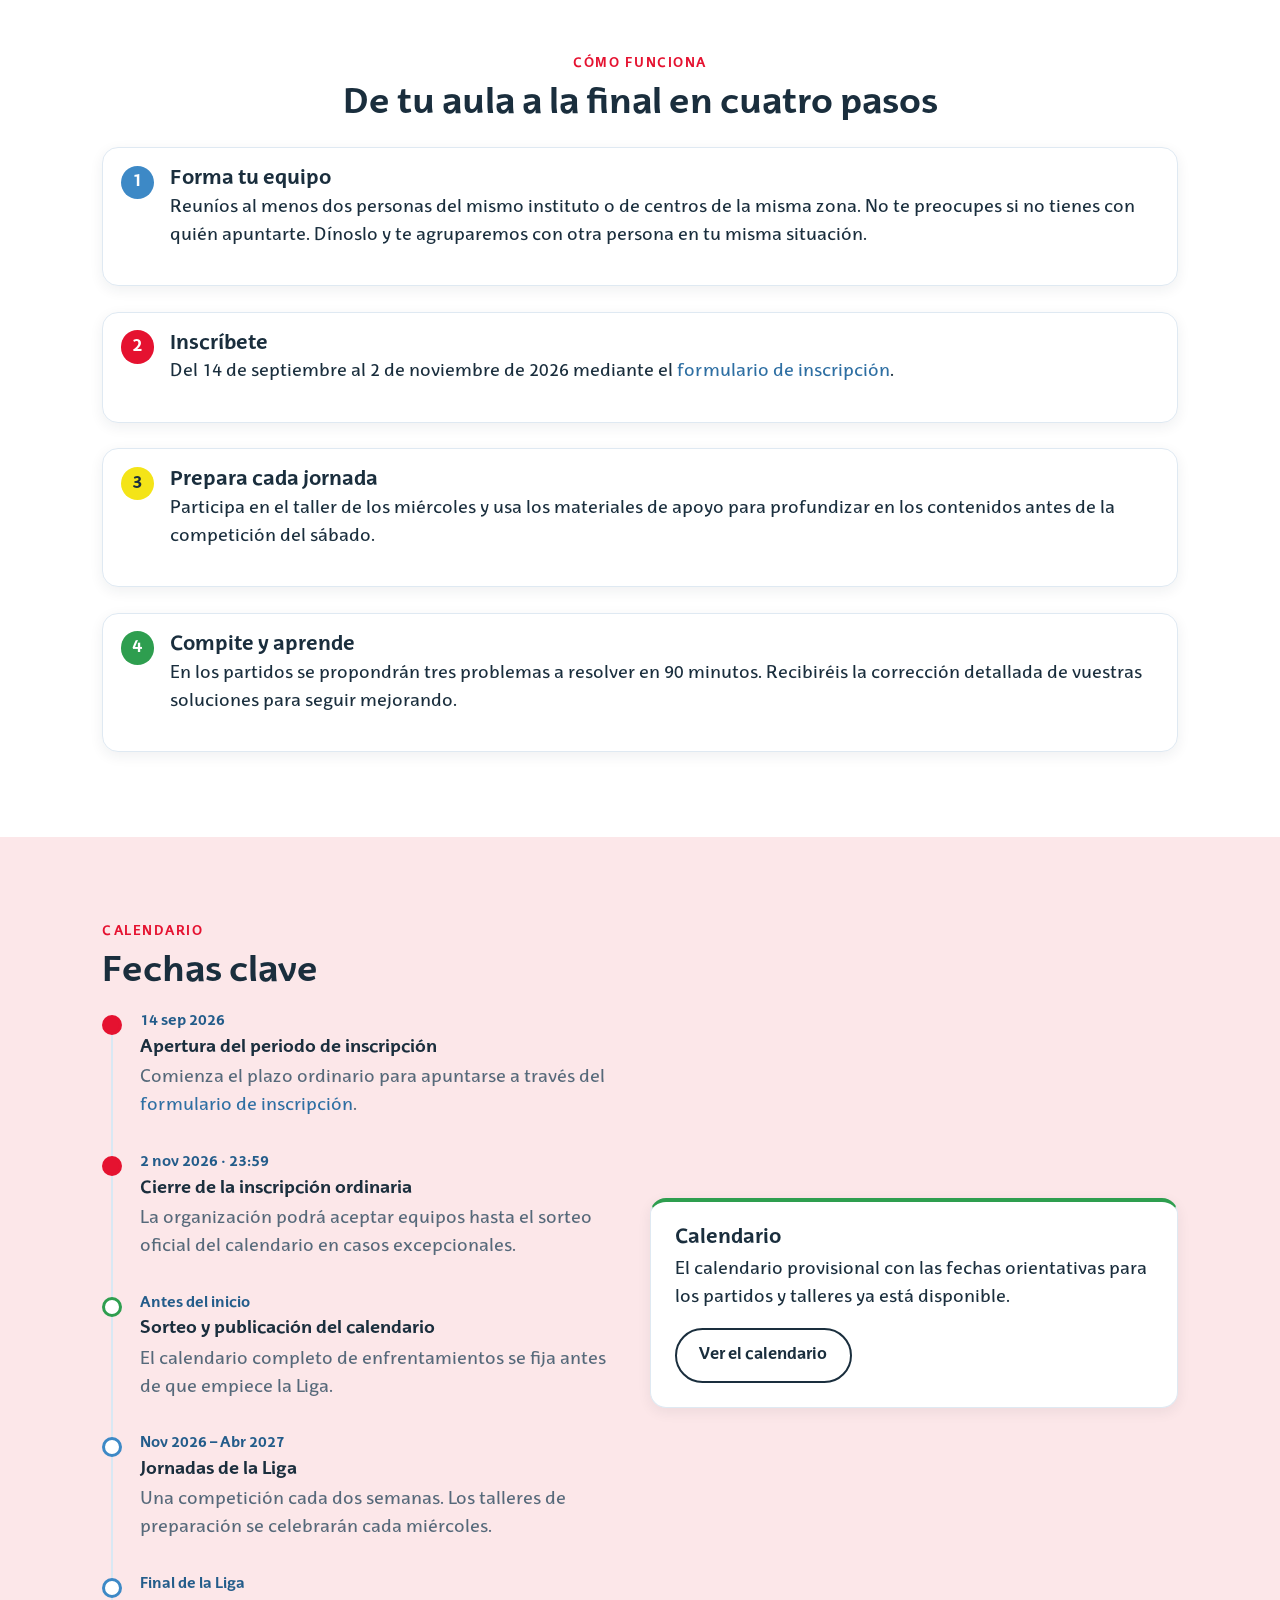
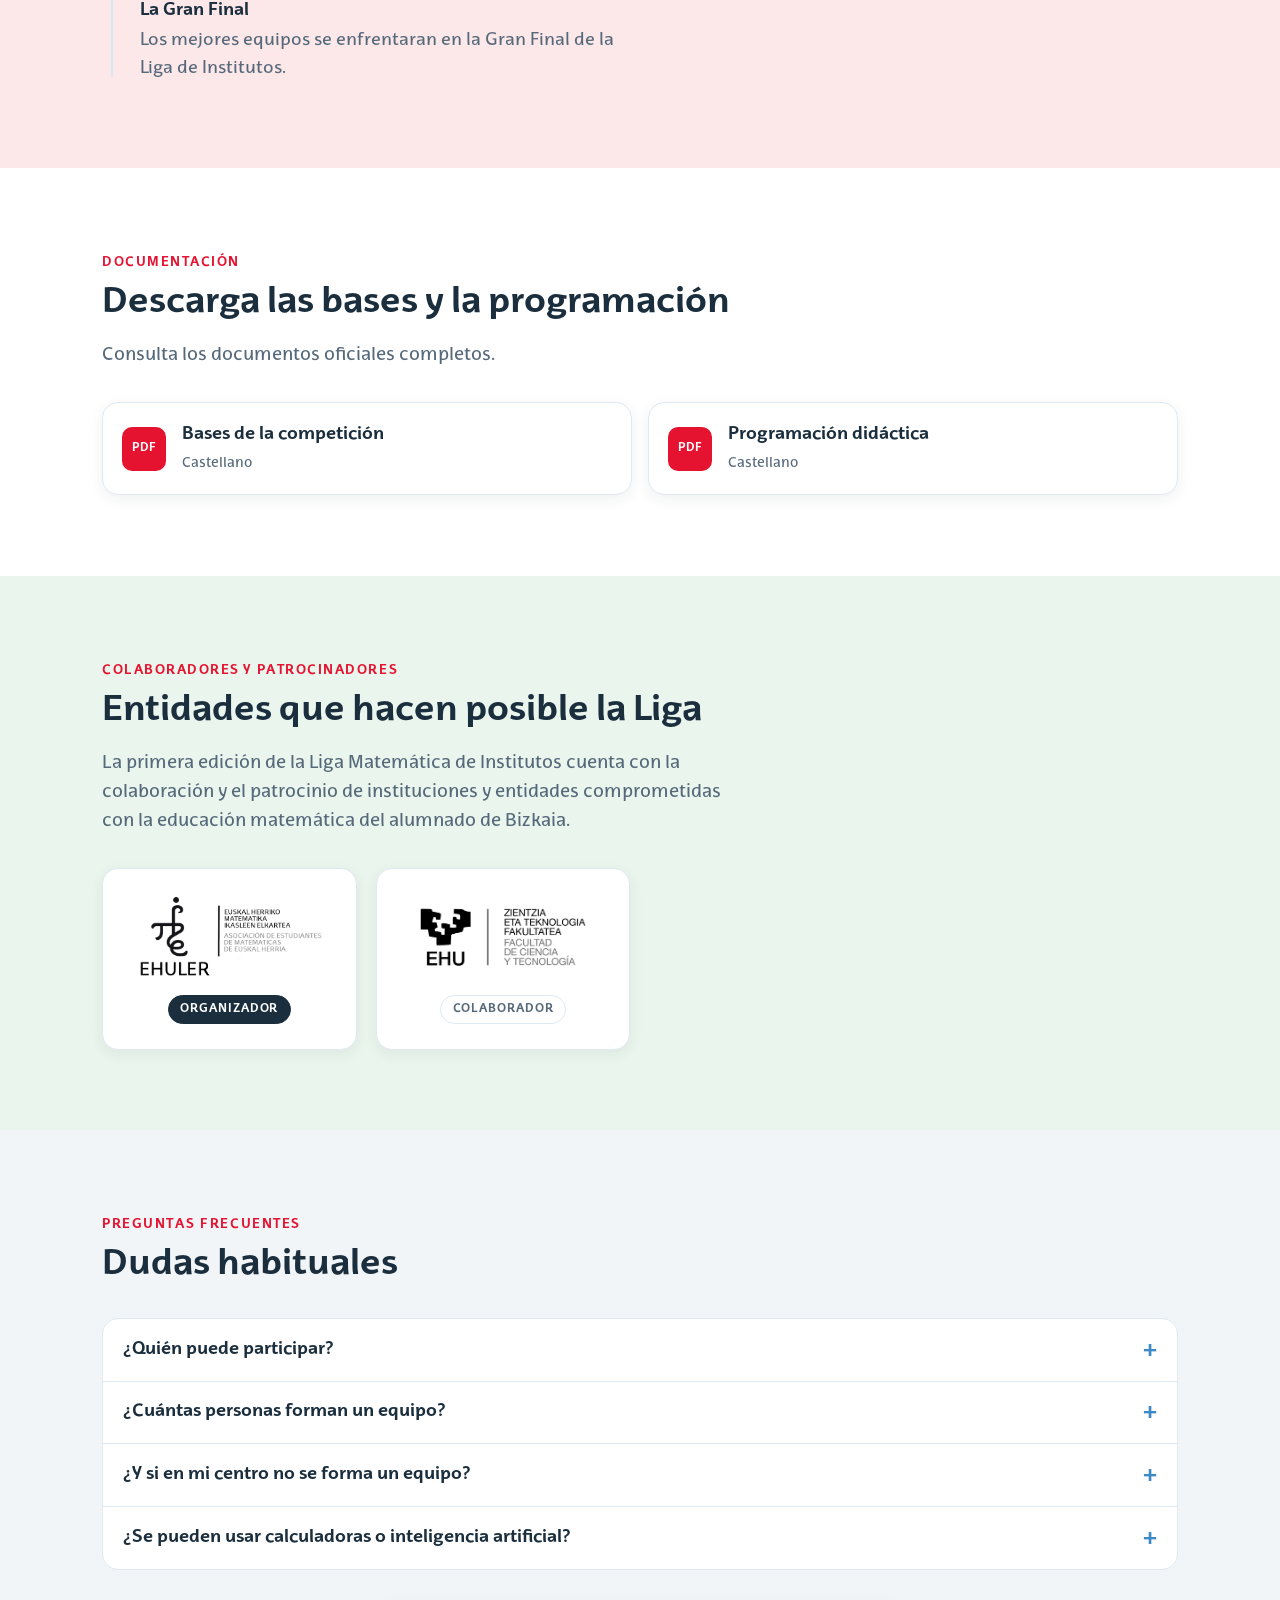
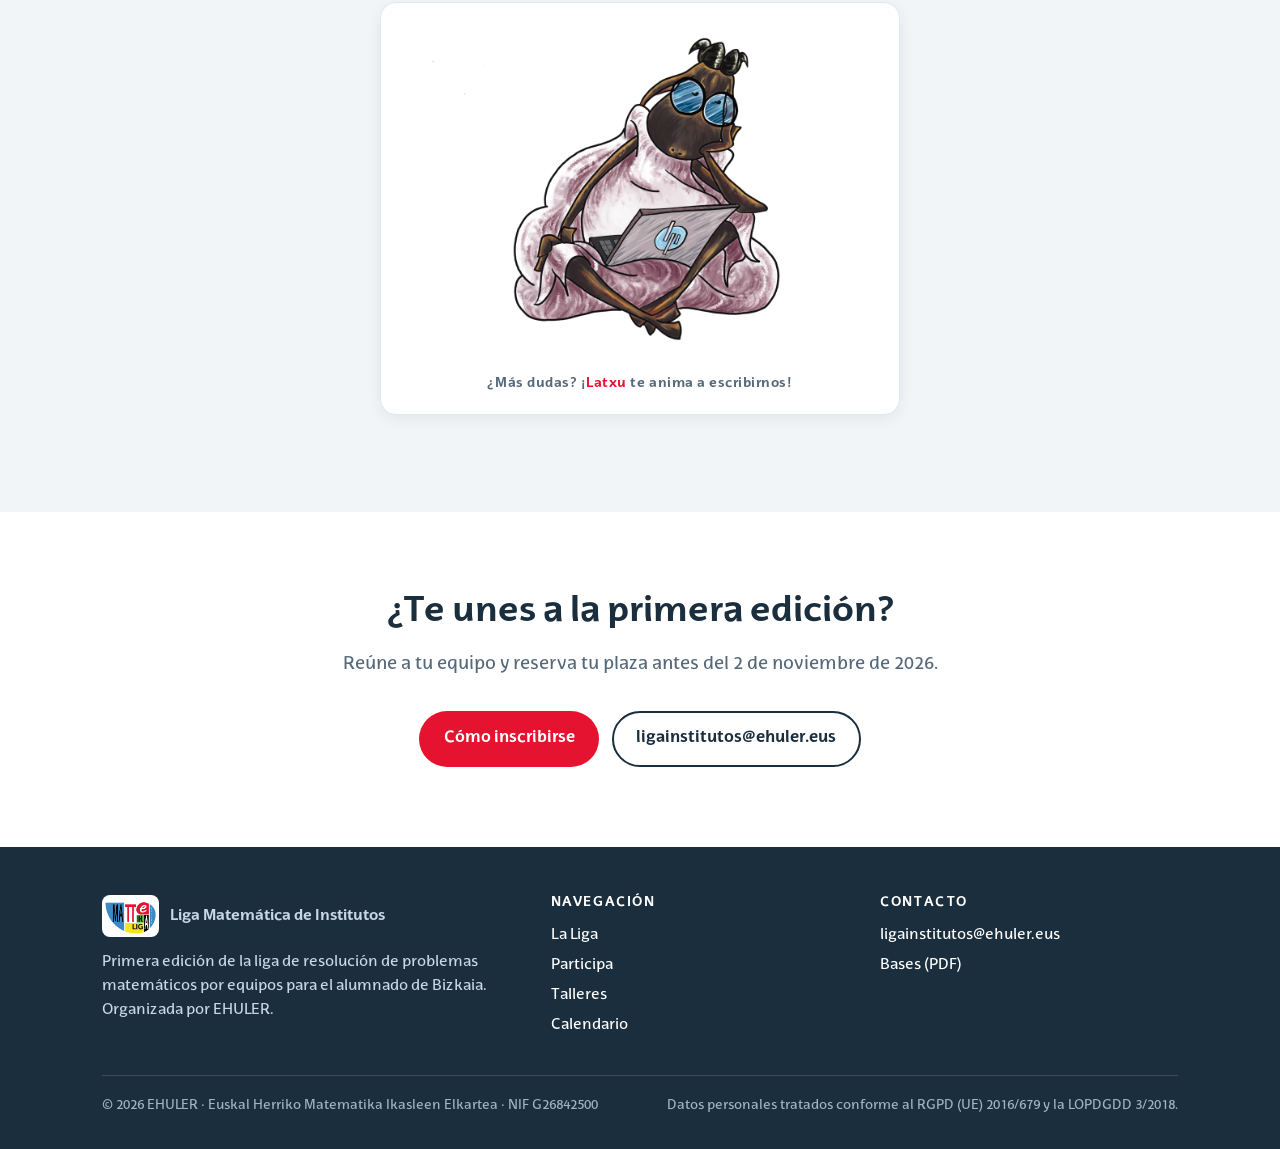
==== commit 857c2fe4: "Asset optimization" ====
--- a/index.html
+++ b/index.html
@@ -29,7 +29,8 @@
 <meta name="twitter:title" content="Liga Matemática de Institutos 2026-2027 | EHULER">
 <meta name="twitter:description" content="Primera edición de la Liga Matemática de Institutos: competición por equipos de resolución de problemas para alumnado de Bizkaia. Noviembre 2026 – abril 2027.">
 <meta name="twitter:image" content="https://ligainstitutos.ehuler.eus/assets/img/og-image.png">
-<link rel="icon" href="assets/img/favicon-64.png">
+<link rel="icon" href="assets/img/favicon.ico" sizes="any">
+<link rel="icon" href="assets/img/favicon-32.png" sizes="32x32" type="image/png">
 <link rel="apple-touch-icon" href="assets/img/apple-touch-icon.png">
 </head>
 <body>
